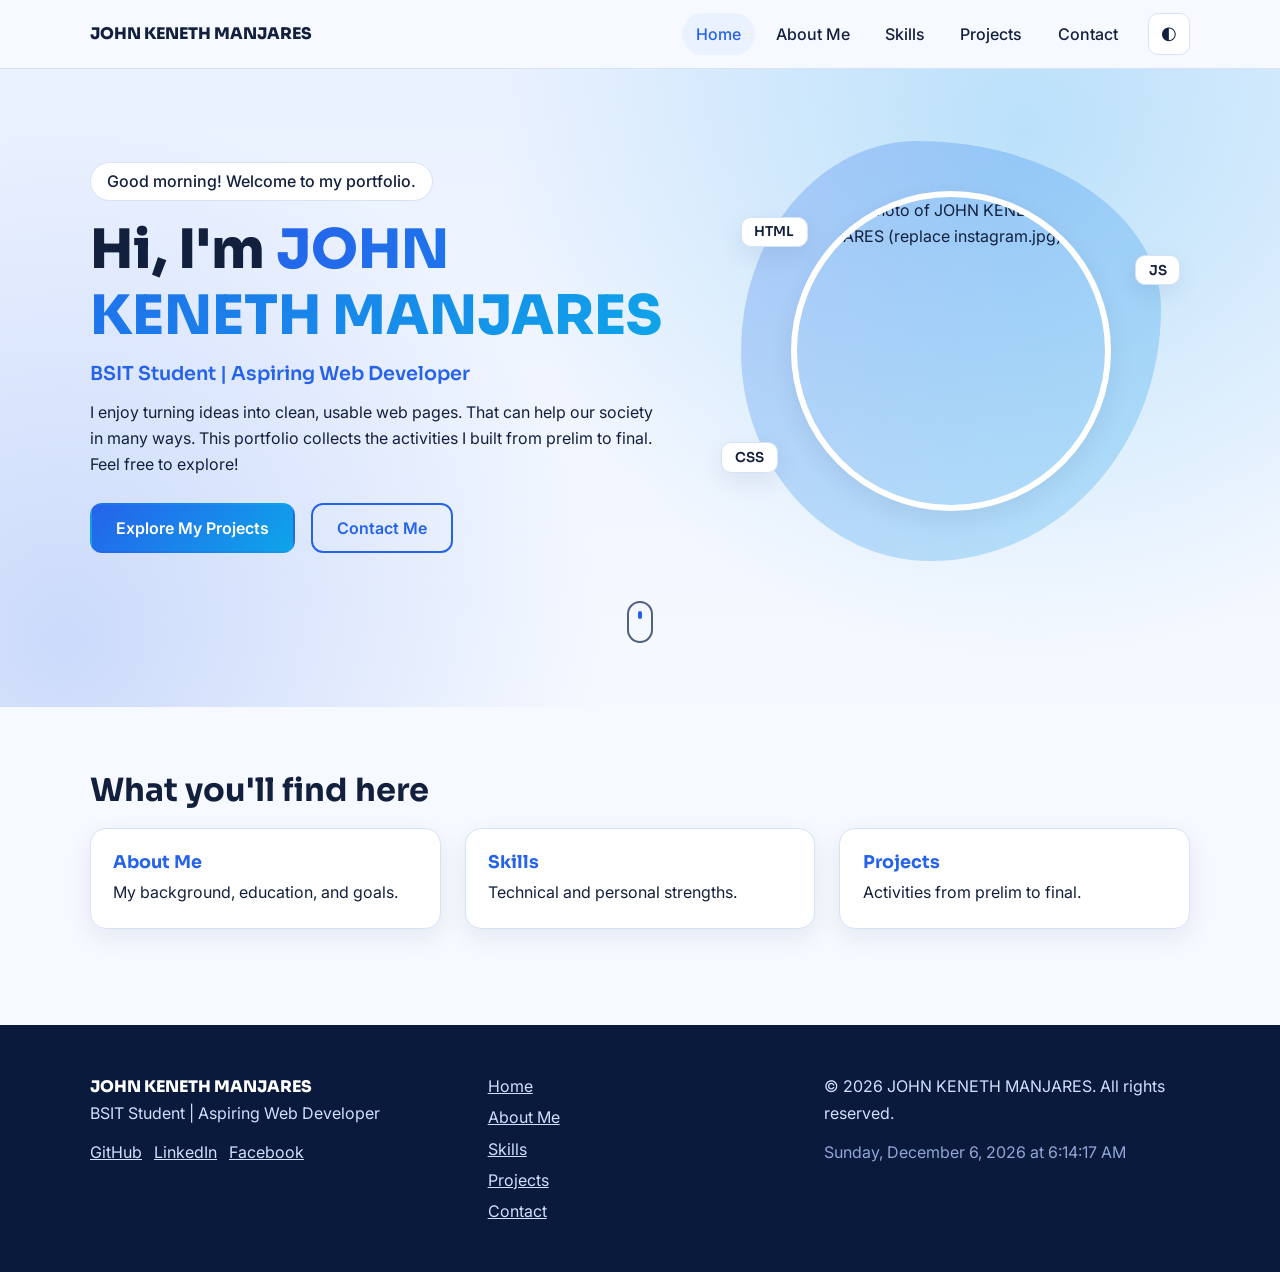
==== index.html @ e190c632 "Add files via upload" ====
<!DOCTYPE html>
<html lang="en">
<head>
<meta charset="UTF-8">
<meta name="viewport" content="width=device-width, initial-scale=1">
<title>JOHN KENETH MANJARES</title>
<meta name="description" content="Portfolio of a BSIT student and aspiring web developer.">
<link rel="preconnect" href="https://fonts.googleapis.com">
<link rel="stylesheet" href="https://fonts.googleapis.com/css2?family=Sora:wght@500;700;800&family=Inter:wght@400;500;600&display=swap">
<link rel="stylesheet" href="css/style.css">
<script>try{document.documentElement.dataset.theme=localStorage.getItem('theme')||(matchMedia('(prefers-color-scheme: dark)').matches?'dark':'light')}catch(e){}</script>
</head>
<body class="home">
<a class="skip" href="#main">Skip to content</a>
<header class="site-header">
  <nav class="nav container" aria-label="Main navigation">
    <a class="brand" href="index.html">
      <span class="brand-mark"></span> JOHN KENETH MANJARES</a>
    <button class="menu-btn" id="menuBtn" aria-label="Toggle menu" aria-expanded="false" aria-controls="navLinks">&#9776;</button>
    <ul class="nav-links" id="navLinks">
      <li>
      <a href="index.html" aria-current="page">Home</a></li>
      <li>
        <a href="about.html">About Me</a></li>
        <li>
          <a href="skills.html">Skills</a></li>
          <li>
            <a href="projects.html">Projects</a></li>
            <li>
              <a href="contact.html">Contact</a></li>
            </ul>
    <button class="theme-btn" id="themeBtn" aria-label="Switch light or dark mode">&#9680;</button>
  </nav>
</header>
<main id="main">
<section class="hero">
  <div class="container hero-grid">
    <div class="hero-text">
      <p class="greeting" id="welcome">Hello, welcome to my portfolio!</p>
      <h1>Hi, I'm <span class="grad">JOHN KENETH MANJARES</span></h1>
      <p class="role">BSIT Student | Aspiring Web Developer</p>
      <p>I enjoy turning ideas into clean, usable web pages. That can help our society in many ways. This portfolio collects the activities I built from prelim to final. Feel free to explore!</p>
      <div class="btn-row">
        <a class="btn btn-primary" href="projects.html">Explore My Projects</a>
        <a class="btn btn-outline" href="contact.html">Contact Me</a>
      </div>
    </div>
    <div class="hero-art">
      <div class="blob" aria-hidden="true"></div>
      <img class="avatar" src="images/instagram.jpg" alt="Profile photo of JOHN KENETH MANJARES (replace instagram.jpg)">
      <span class="chip c1" aria-hidden="true">HTML</span>
      <span class="chip c2" aria-hidden="true">CSS</span>
      <span class="chip c3" aria-hidden="true">JS</span>
    </div>
  </div>
  <a class="scroll-hint" href="#highlights" aria-label="Scroll down"><span></span></a>
</section>
<section class="section" id="highlights">
  <div class="container">
    <h2>What you'll find here</h2>
    <div class="grid grid-3">
      <a class="card link-card" href="about.html"><h3>About Me</h3><p>My background, education, and goals.</p></a>
      <a class="card link-card" href="skills.html"><h3>Skills</h3><p>Technical and personal strengths.</p></a>
      <a class="card link-card" href="projects.html"><h3>Projects</h3><p>Activities from prelim to final.</p></a>
    </div>
  </div>
</section>
</main>
<footer class="site-footer">
  <div class="container footer-grid">
    <div><strong class="brand">JOHN KENETH MANJARES</strong><p>BSIT Student | Aspiring Web Developer</p>
      <p class="muted">
        <a href="https://github.com/kennpro13-dotcom">GitHub</a> &nbsp; 
        <a href="https://www.linkedin.com/in/john-keneth-manjares-999056442/?isSelfProfile=true">LinkedIn</a> &nbsp; 
        <a href="https://web.facebook.com/keneth.manjares.2025">Facebook</a></p></div>
    <nav class="footer-links" aria-label="Footer navigation">
      <a href="index.html">Home</a>
      <a href="about.html">About Me</a>
      <a href="skills.html">Skills</a>
      <a href="projects.html">Projects</a>
      <a href="contact.html">Contact</a>
    </nav>
    <div><p>&copy; <span id="year">2026</span> JOHN KENETH MANJARES. All rights reserved.</p>
      <p class="muted" id="clock" aria-live="off"></p></div>
  </div>
</footer>
<button class="to-top" id="toTop" aria-label="Back to top">&uarr;</button>
<div class="toast" id="toast" role="status" aria-live="polite"></div>
<script src="js/script.js"></script>
</body>
</html>
---- css/style.css ----
/* Theme tokens: edit colors here */
:root{--navy:#0a1a3c;
  --blue:#2563eb;
  --sky:#0ea5e9;
  --bg:#f6f9ff;
  --bg-alt:#eaf1ff;
  --card:#fff;--text:#13203d;
  --muted:#51607f;
  --line:#d7e2f7;
  --grad:linear-gradient(135deg,#2563eb,#0ea5e9);
  --r:16px;--sh:0 8px 24px rgba(10,26,60,.08);
  --sp:1.5rem;--head:'Sora',system-ui,sans-serif;
  --body:'Inter',system-ui,sans-serif}

[data-theme=dark]{
  --bg:#07122b;
  --bg-alt:#0b1a3b;
  --card:#0f2147;
  --text:#eaf1ff;
  --muted:#a3b3d6;
  --line:#1c3366;
  --sh:0 8px 24px rgba(0,0,0,.35);
  --blue:#4f8bff}

*{box-sizing:border-box;
  margin:0}

html{
  scroll-behavior:smooth}

body{
  font-family:var(--body);
  background:var(--bg);
  color:var(--text);
  line-height:1.65;
  transition:background .3s,color .3s}

img{
  max-width:100%;
  display:block}
h1,h2,h3,.brand{
  font-family:var(--head);
  line-height:1.2}
h1{font-size:clamp(2rem,5vw,3.4rem);
  font-weight:800}
h2{
  font-size:clamp(1.5rem,3vw,2rem);
  margin-bottom:1.2rem}
h3{font-size:1.1rem;
  margin-bottom:.4rem}p+p,

.hero-text p{
  margin-top:.8rem}

a{
  color:var(--blue)}
a:hover{
  color:var(--sky)}

:focus-visible{
  outline:3px solid var(--sky);
  outline-offset:3px;
  border-radius:6px}

.container{
  width:min(1100px,92%);
  margin-inline:auto}

.skip{
  position:absolute;
  left:-999px;top:0;
  background:var(--blue);
  color:#fff;
  padding:.5rem 1rem;
  z-index:99}
  .skip:focus{
    left:0}

.section{
  padding:4rem 0
}
  .alt{
    background:var(--bg-alt)
  }
  .muted{
    color:var(--muted)
  }
  .small{
    font-size:.85rem
  }
  .mt{
    margin-top:1.5rem
  }
  .mt-lg{
    margin-top:3rem
  }
code{
  background:var(--bg-alt);
  padding:.1rem .4rem;
  border-radius:6px
}

/* header */
.site-header{
  position:sticky;
  top:0;
  z-index:50;
  background:color-mix(in srgb,var(--bg) 88%,transparent);
  backdrop-filter:blur(10px);
  border-bottom:1px solid var(--line)
}

.nav{display:flex;
  align-items:center;
  gap:1rem;padding:.8rem 0
}
.brand{
  font-weight:800;
  text-decoration:none;
  color:var(--text);
  margin-right:auto
}
.brand-mark{
  color:var(--blue)
}
.nav-links{
  display:flex;
  gap:.4rem;
  list-style:none;
  padding:0
}
.nav-links a{
  display:block;
  padding:.5rem .9rem;
  border-radius:999px;
  text-decoration:none;
  color:var(--text);
  font-weight:500;
  transition:background .2s
}
.nav-links a:hover,.nav-links a[aria-current]{
  background:var(--bg-alt);
  color:var(--blue)
}
.theme-btn,.menu-btn{
  background:var(--card);
  color:var(--text);
  border:1px solid var(--line);
  border-radius:10px;
  width:42px;
  height:42px;
  font-size:1.1rem;
  cursor:pointer;
  transition:transform .2s
}
.theme-btn:hover,.menu-btn:hover{
  transform:translateY(-2px)
}
.menu-btn{
  display:none
}
/* buttons */
.btn{
  display:inline-block;
  padding:.8rem 1.5rem;
  border-radius:12px;
  font-weight:600;
  text-decoration:none;
  border:2px solid transparent;
  cursor:pointer;
  font:600 1rem var(--body);
  transition:transform .2s,box-shadow .2s,background .2s
}
.btn-primary{
  background:var(--grad);
  color:#fff
}
.btn-primary:hover{
  color:#fff;
  transform:translateY(-3px);
  box-shadow:0 10px 22px rgba(37,99,235,.35)
}
.btn-outline{
  border-color:var(--blue);
  color:var(--blue);
  background:transparent
}
.btn-outline:hover{
  background:var(--blue);
  color:#fff;
  transform:translateY(-3px)
}
.btn-sm{
  padding:.5rem 1rem;
  font-size:.9rem
}
.btn-row{
  display:flex;
  gap:1rem;
  flex-wrap:wrap;
  margin-top:1.6rem
}
.center{
  justify-content:center;
  margin-top:2.5rem
}
/* hero */
.hero{
  position:relative;
  padding:5rem 0 4rem;
  background:radial-gradient(circle at 80% 10%,rgba(14,165,233,.22),
  transparent 45%),radial-gradient(circle at 5% 90%,rgba(37,99,235,.2),
  transparent 40%),linear-gradient(180deg,var(--bg-alt),var(--bg))
}
.hero-grid{
  display:grid;
  grid-template-columns:1.2fr 1fr;
  gap:3rem;
  align-items:center
}
.greeting{
  display:inline-block;
  background:var(--card);
  border:1px solid var(--line);
  padding:.35rem 1rem;
  border-radius:999px;
  font-weight:500;
  margin-bottom:1rem
}
.grad{
  background:var(--grad);
  -webkit-background-clip:text;
  background-clip:text;
  color:transparent
}
.role{
  font:600 1.2rem var(--head);
  color:var(--blue)
}
.hero-art{
  position:relative;
  display:grid;
  place-items:center
}
.blob{
  position:absolute;
  width:88%;
  aspect-ratio:1;
  background:var(--grad);
  border-radius:42% 58% 55% 45%/50% 40% 60% 50%;
  opacity:.25;
  animation:morph 10s ease-in-out infinite alternate
}
.avatar{
  position:relative;
  width:min(320px,80%);
  aspect-ratio:1;
  object-fit:cover;
  border-radius:50%;
  border:6px solid var(--card);
  box-shadow:var(--sh)
}
.chip{
  position:absolute;
  background:var(--card);
  border:1px solid var(--line);
  padding:.35rem .8rem;
  border-radius:10px;
  font:600 .85rem var(--head);
  box-shadow:var(--sh)
}
.c1{
  top:8%;
  left:6%
}
.c2{bottom:12%;
    left:2%
  }
  .c3{top:20%;
      right:2%
    }

.scroll-hint{
  display:block;
  width:26px;
  height:42px;
  border:2px solid var(--muted);
  border-radius:20px;
  margin:3rem auto 0;
  position:relative
}
.scroll-hint span{
  position:absolute;
  left:50%;
  top:8px;
  width:4px;
  height:8px;
  margin-left:-2px;
  background:var(--blue);
  border-radius:4px;
  animation:scroll 1.6s infinite
}
@keyframes scroll{50%{transform:translateY(12px);opacity:.3}}
@keyframes morph{to{border-radius:58% 42% 40% 60%/45% 60% 40% 55%}}

/* layout pieces */
.page-head{
  padding:3.5rem 0 2.5rem;
  background:linear-gradient(135deg,var(--navy),#1d4ed8);
  color:#fff
}
  .page-head p{
    color:#cfe0ff;
    margin-top:.6rem
  }
    .page-head code{background:rgba(255,255,255,.15)
    }
.grid{
  display:grid;
  gap:var(--sp)
}
.grid-3{
  grid-template-columns:repeat(3,1fr)
}
.grid-2{
  grid-template-columns:repeat(2,1fr)
}
.card{
  background:var(--card);
  border:1px solid var(--line);
  border-radius:var(--r);
  padding:1.4rem;
  box-shadow:var(--sh);
  transition:transform .25s,box-shadow .25s,border-color .25s
}
.card:hover{
  transform:translateY(-6px);
  border-color:var(--blue)
}
.link-card{
  text-decoration:none;
  color:var(--text)
}
  .link-card h3{
    color:var(--blue)
  }
.about-grid{
  display:grid;
  grid-template-columns:320px 1fr;
  gap:3rem;align-items:start}
  .about-img{
    width:100%;
    aspect-ratio:1;
    object-fit:cover;
    border-radius:var(--r);
    box-shadow:var(--sh)
  }
.list{
  padding-left:1.1rem
}
.timeline{
  list-style:none;
  padding:0 0 0 1.5rem;
  border-left:3px solid var(--blue);
  display:grid;
  gap:1.2rem;
  max-width:760px
}
.timeline li{
  position:relative
}
.dot{
  position:absolute;
  left:calc(-1.5rem - 9px);
  top:1.4rem;
  width:15px;
  height:15px;
  border-radius:50%;
  background:var(--blue);
  border:3px solid var(--bg-alt)
}
.skill-top{
  display:flex;
  gap:.8rem;
  align-items:center;
  margin-bottom:.8rem
}
.skill-top h3{
  margin:0
}
.icon{
  display:grid;
  place-items:center;
  width:42px;
  height:42px;
  border-radius:12px;
  background:var(--bg-alt);
  color:var(--blue);
  font-weight:700;
  flex:none
}
.bar{
  height:8px;
  background:var(--bg-alt);
  border-radius:8px;
  overflow:hidden
}
.bar span{
  display:block;
  height:100%;
  background:var(--grad);
  border-radius:8px
}

/* projects */
.filters{
  display:flex;
  flex-wrap:wrap;
  gap:.6rem;
  margin-bottom:2rem
}
.filter{
  border:1px solid var(--line);
  background:var(--card);
  color:var(--text);
  padding:.45rem 1.1rem;
  border-radius:999px;
  cursor:pointer;
  font:500 .95rem var(--body);
  transition:all .2s
}
.filter:hover,.filter.active{
  background:var(--blue);
  border-color:var(--blue);
  color:#fff
}
.project{
  padding:0;
  overflow:hidden;
  display:flex;
  flex-direction:column
}
.project img{
  aspect-ratio:16/10;
  object-fit:cover;
  transition:transform .4s
}
.project:hover img{
  transform:scale(1.05)
}
.project-body{
  padding:1.2rem;
  display:flex;
  flex-direction:column;
  align-items:flex-start;
  gap:.3rem;
  flex:1
}
.project-body .btn{
  margin-top:auto
}
.tag{
  background:var(--bg-alt);
  color:var(--blue);
  padding:.15rem .7rem;
  border-radius:999px;
  font-size:.8rem;
  font-weight:600
}
.desc.clamp{
  display:-webkit-box;
  -webkit-line-clamp:2;
  line-clamp:2;
  -webkit-box-orient:vertical;
  overflow:hidden
}
.project[hidden]{
  display:none
}

/* contact */
.contact-grid{
  display:grid;
  grid-template-columns:1fr 1.2fr;
  gap:3rem;
  align-items:start
}
.contact-list{
  list-style:none;
  padding:0;
  display:grid;
  gap:1.2rem
}
.contact-list li{
  display:flex;
  gap:1rem;
  align-items:center
}
.form{
  display:grid;
  gap:.3rem
}
label{
  font-weight:600;
  margin-top:.6rem
}
input,textarea{
  width:100%;
  padding:.75rem 1rem;
  border:1.5px solid var(--line);
  border-radius:10px;
  background:var(--bg);
  color:var(--text);
  font:1rem var(--body);
  transition:border-color .2s,box-shadow .2s
}
input:focus,textarea:focus{
  outline:none;
  border-color:var(--blue);
  box-shadow:0 0 0 4px rgba(37,99,235,.2)
}
input.invalid,textarea.invalid{
  border-color:#dc2626
}
.err{
  color:#dc2626;
  font-size:.85rem;
  min-height:1.1em;
  margin:0!important
}
.ok{
  color:#16a34a;
  font-weight:500
}
.form .btn{
  margin-top:1rem;
  justify-self:start
}

/* footer */
.site-footer{
  background:var(--navy);
  color:#cfe0ff;
  padding:3rem 0;
  margin-top:2rem
}
.site-footer a{
  color:#cfe0ff
}
.site-footer a:hover{
  color:#fff
}
.site-footer .brand{
  color:#fff
}
.site-footer .muted{
  color:#8fa6d6
}
.footer-grid{
  display:grid;
  grid-template-columns:1.2fr 1fr 1.2fr;
  gap:2rem
}
.footer-links{
  display:grid;
  gap:.3rem;
  align-content:start
}
.to-top{
  position:fixed;
  right:1.2rem;
  bottom:1.2rem;
  width:46px;
  height:46px;
  border:0;
  border-radius:50%;
  background:var(--grad);
  color:#fff;
  font-size:1.3rem;
  cursor:pointer;
  box-shadow:var(--sh);
  opacity:0;
  visibility:hidden;
  transform:translateY(10px);transition:all .3s
}
.to-top.show{
  opacity:1;
  visibility:visible;
  transform:none
}
.to-top:hover{
  transform:translateY(-4px)
}
.toast{
  position:fixed;
  left:50%;
  bottom:1.5rem;
  transform:translate(-50%,30px);
  background:var(--navy);
  color:#fff;
  padding:.8rem 1.3rem;
  border-radius:12px;
  opacity:0;
  pointer-events:none;
  transition:all .3s;
  z-index:99;
  max-width:90%
}
.toast.show{
  opacity:1;
  transform:translate(-50%,0)
}

/* responsive */
@media(max-width:900px){
  .grid-3{
    grid-template-columns:repeat(2,1fr)
  }
  .hero-grid,.about-grid,.contact-grid{
    grid-template-columns:1fr
  }
  .hero-art{order:-1
  }
  .about-img{
    max-width:280px
  }
  .footer-grid{
    grid-template-columns:1fr
  }
}
@media(max-width:700px){
  .menu-btn{display:block}.nav-links{display:none;
    position:absolute;
    top:100%;
    left:0;
    right:0;
    flex-direction:column;
    background:var(--bg);
    padding:.8rem 4%;
    border-bottom:1px solid var(--line)
  }
  .nav-links.open{
    display:flex
  }
  .grid-3,.grid-2{
    grid-template-columns:1fr
  }
  .section{
    padding:3rem 0
  }
  .hero{padding-top:3rem
  }
}
@media(prefers-reduced-motion:reduce){
  *{animation:none!important;
    transition:none!important;
    scroll-behavior:auto!important}
}
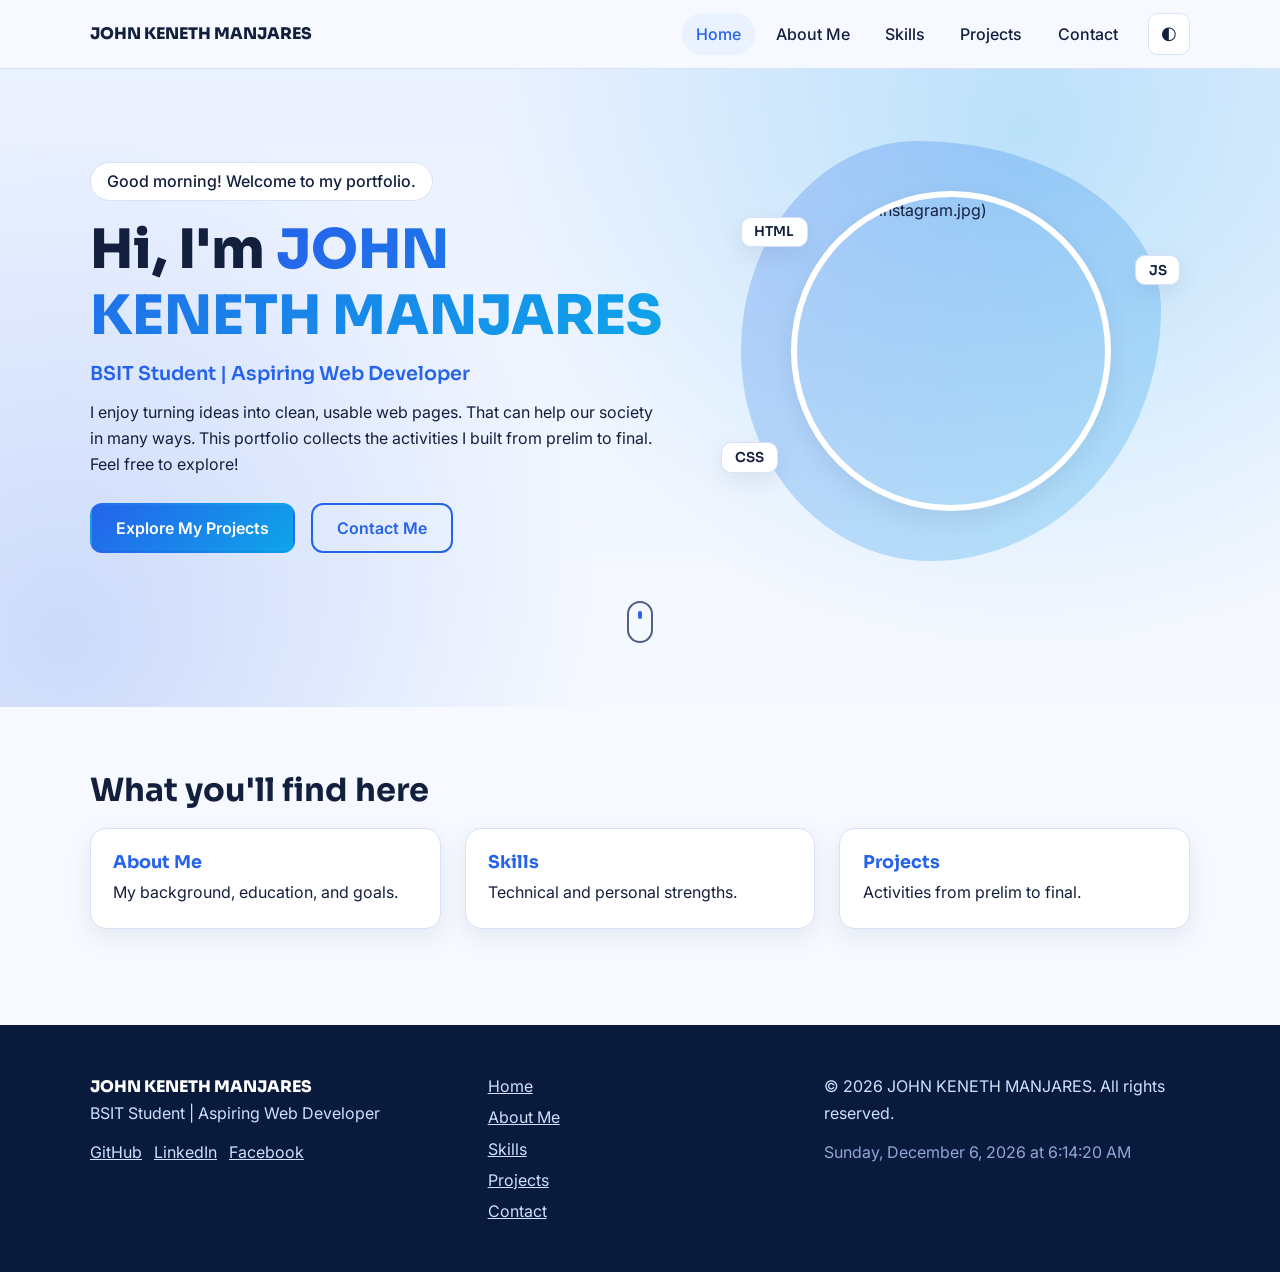
==== commit 36042999: "Update index.html" ====
--- a/index.html
+++ b/index.html
@@ -47,7 +47,7 @@
     </div>
     <div class="hero-art">
       <div class="blob" aria-hidden="true"></div>
-      <img class="avatar" src="images/instagram.jpg" alt="Profile photo of JOHN KENETH MANJARES (replace instagram.jpg)">
+      <img class="avatar" src="images/instagram.jpg" alt="(replace instagram.jpg)">
       <span class="chip c1" aria-hidden="true">HTML</span>
       <span class="chip c2" aria-hidden="true">CSS</span>
       <span class="chip c3" aria-hidden="true">JS</span>
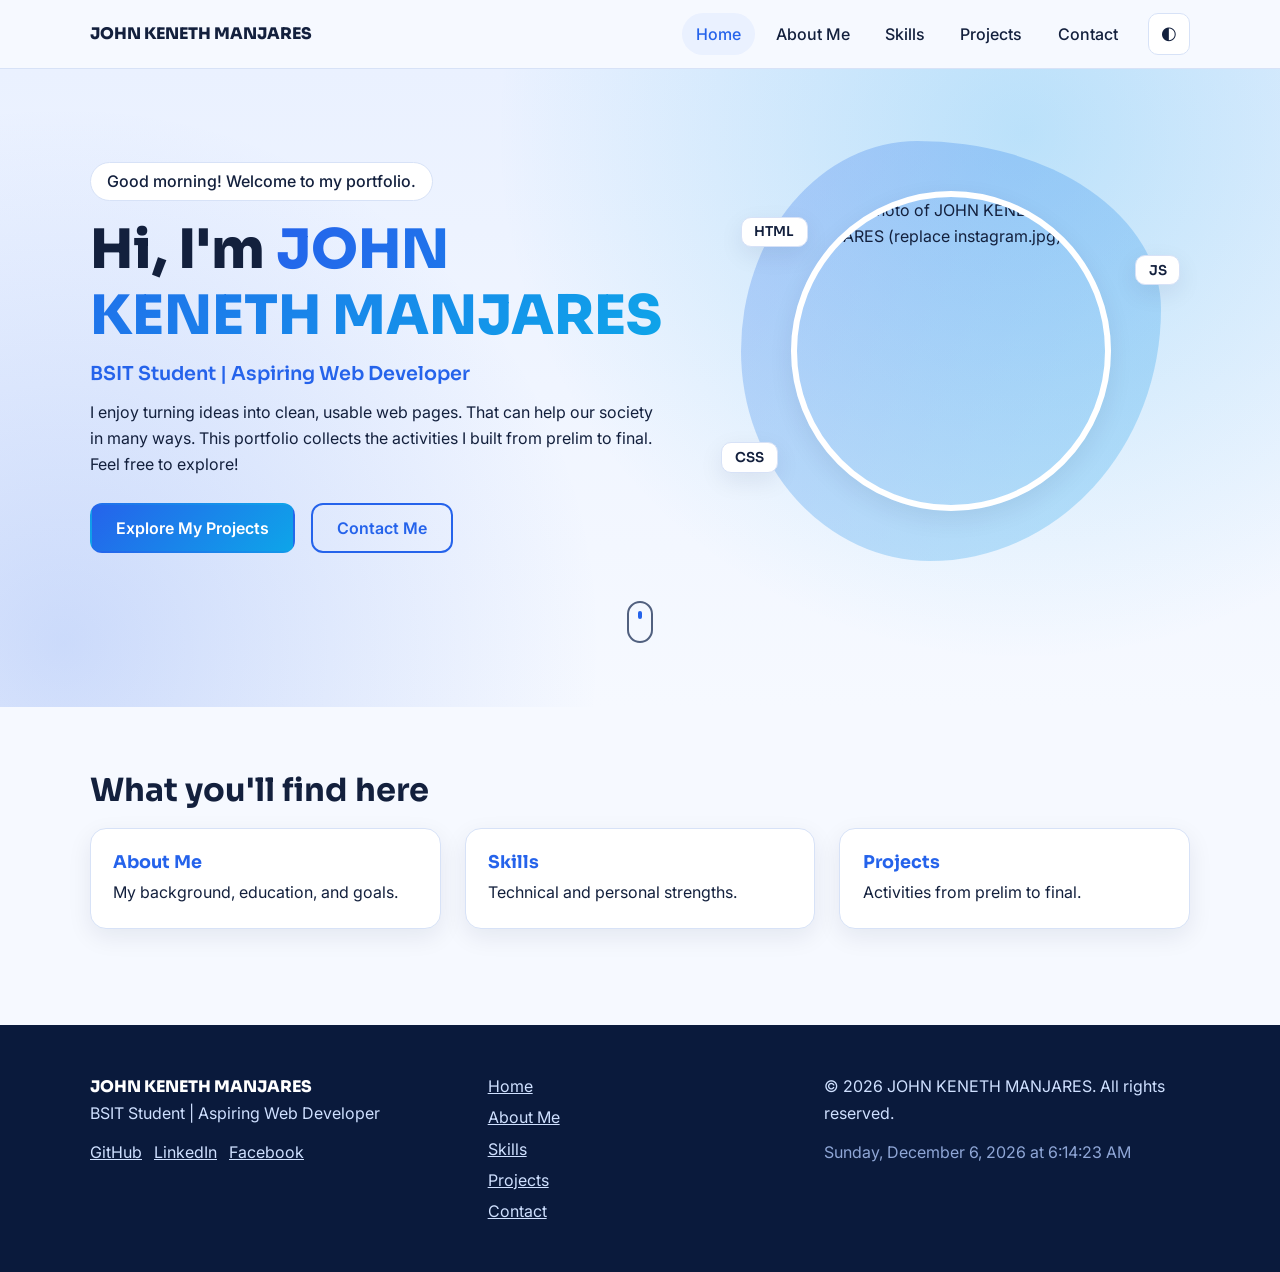
==== commit 089b3f8d: "Update alt text for avatar image" ====
--- a/index.html
+++ b/index.html
@@ -47,7 +47,7 @@
     </div>
     <div class="hero-art">
       <div class="blob" aria-hidden="true"></div>
-      <img class="avatar" src="images/instagram.jpg" alt="(replace instagram.jpg)">
+      <img class="avatar" src="images/instagram.jpg" alt="Profile photo of JOHN KENETH MANJARES (replace instagram.jpg)">
       <span class="chip c1" aria-hidden="true">HTML</span>
       <span class="chip c2" aria-hidden="true">CSS</span>
       <span class="chip c3" aria-hidden="true">JS</span>
